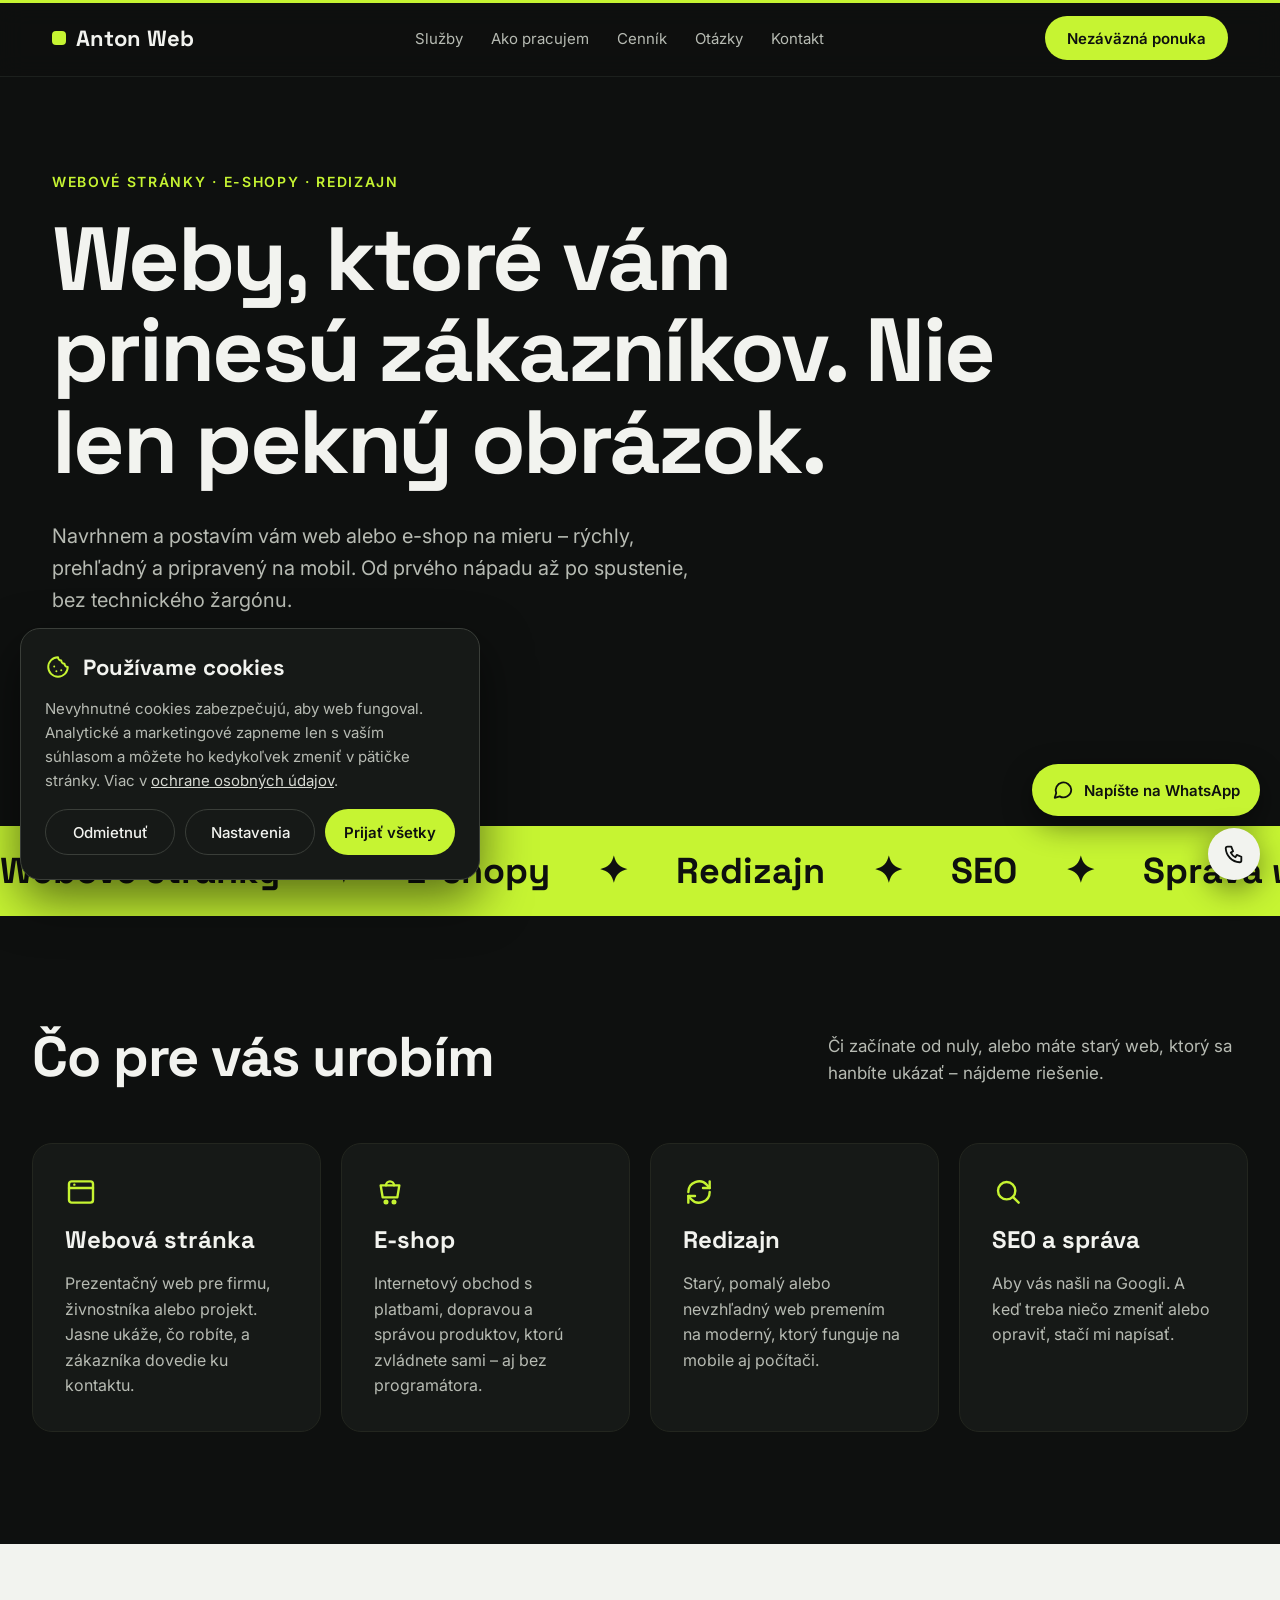
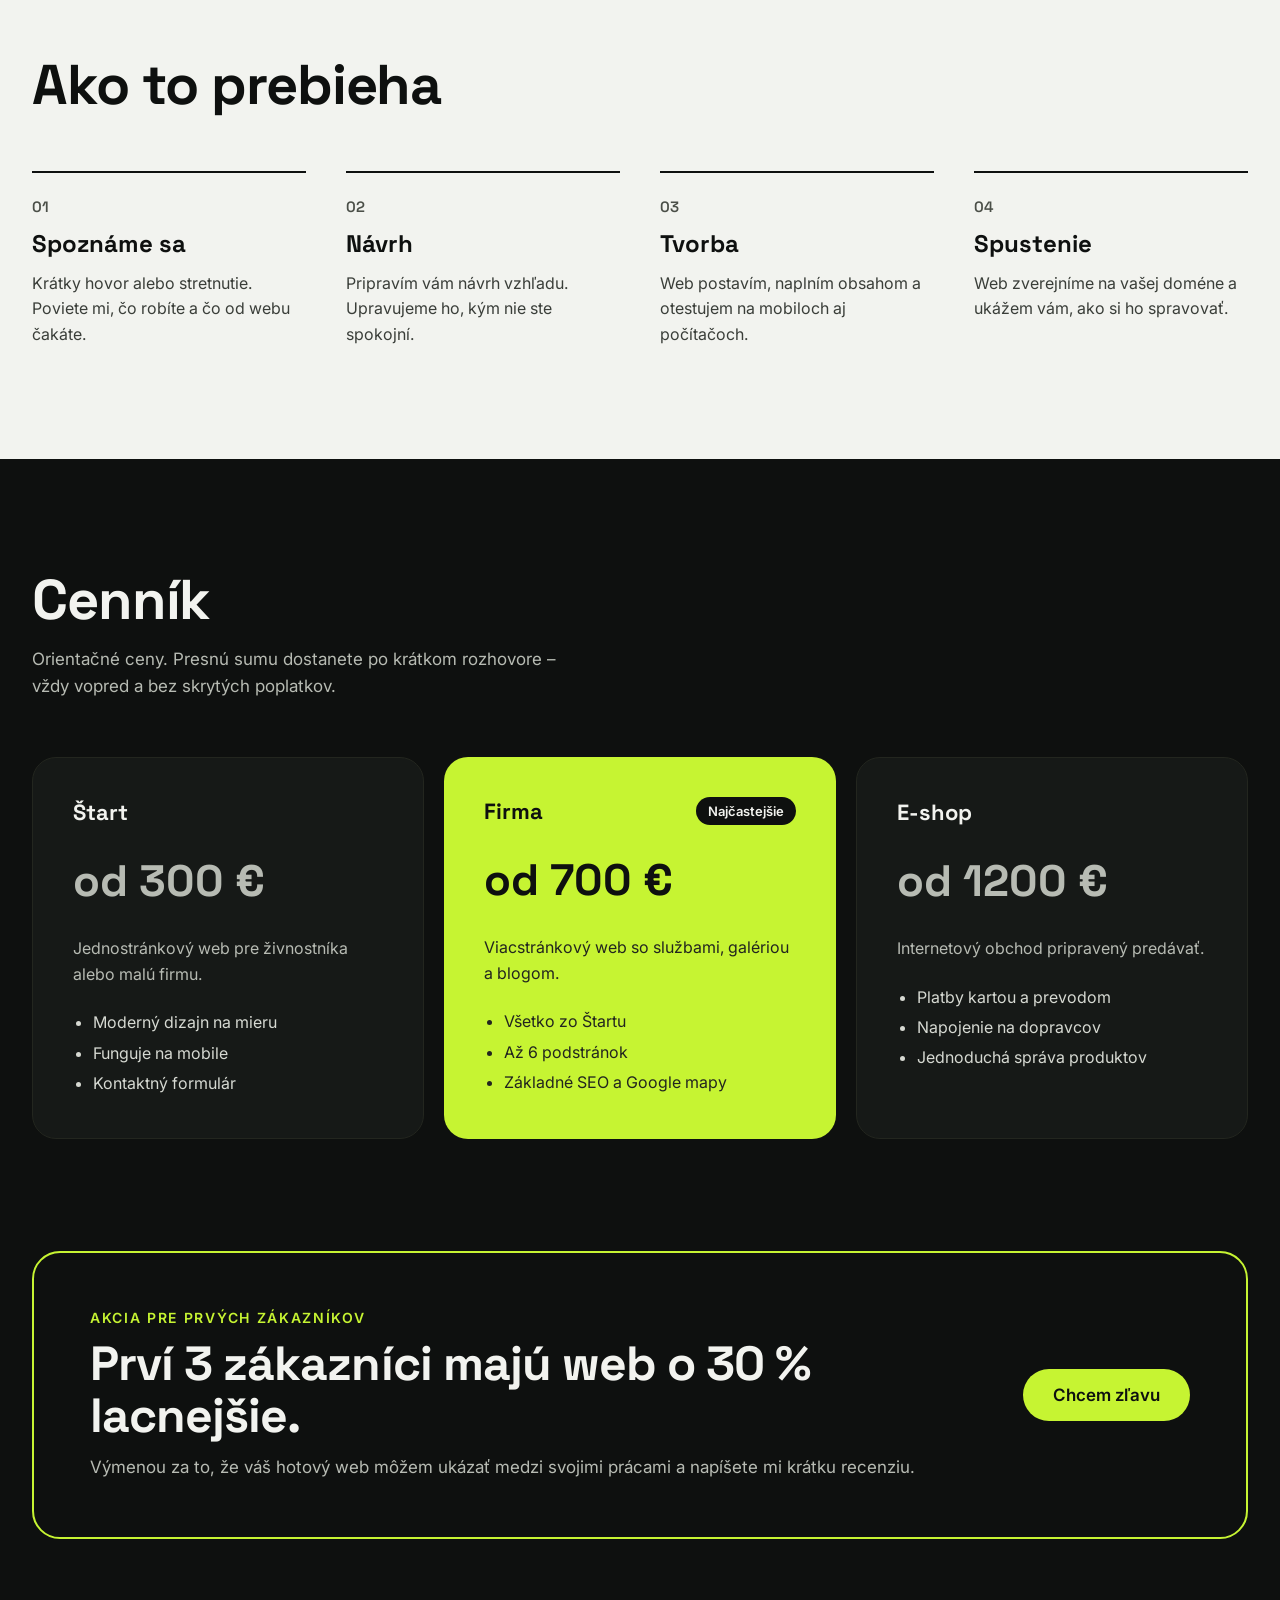
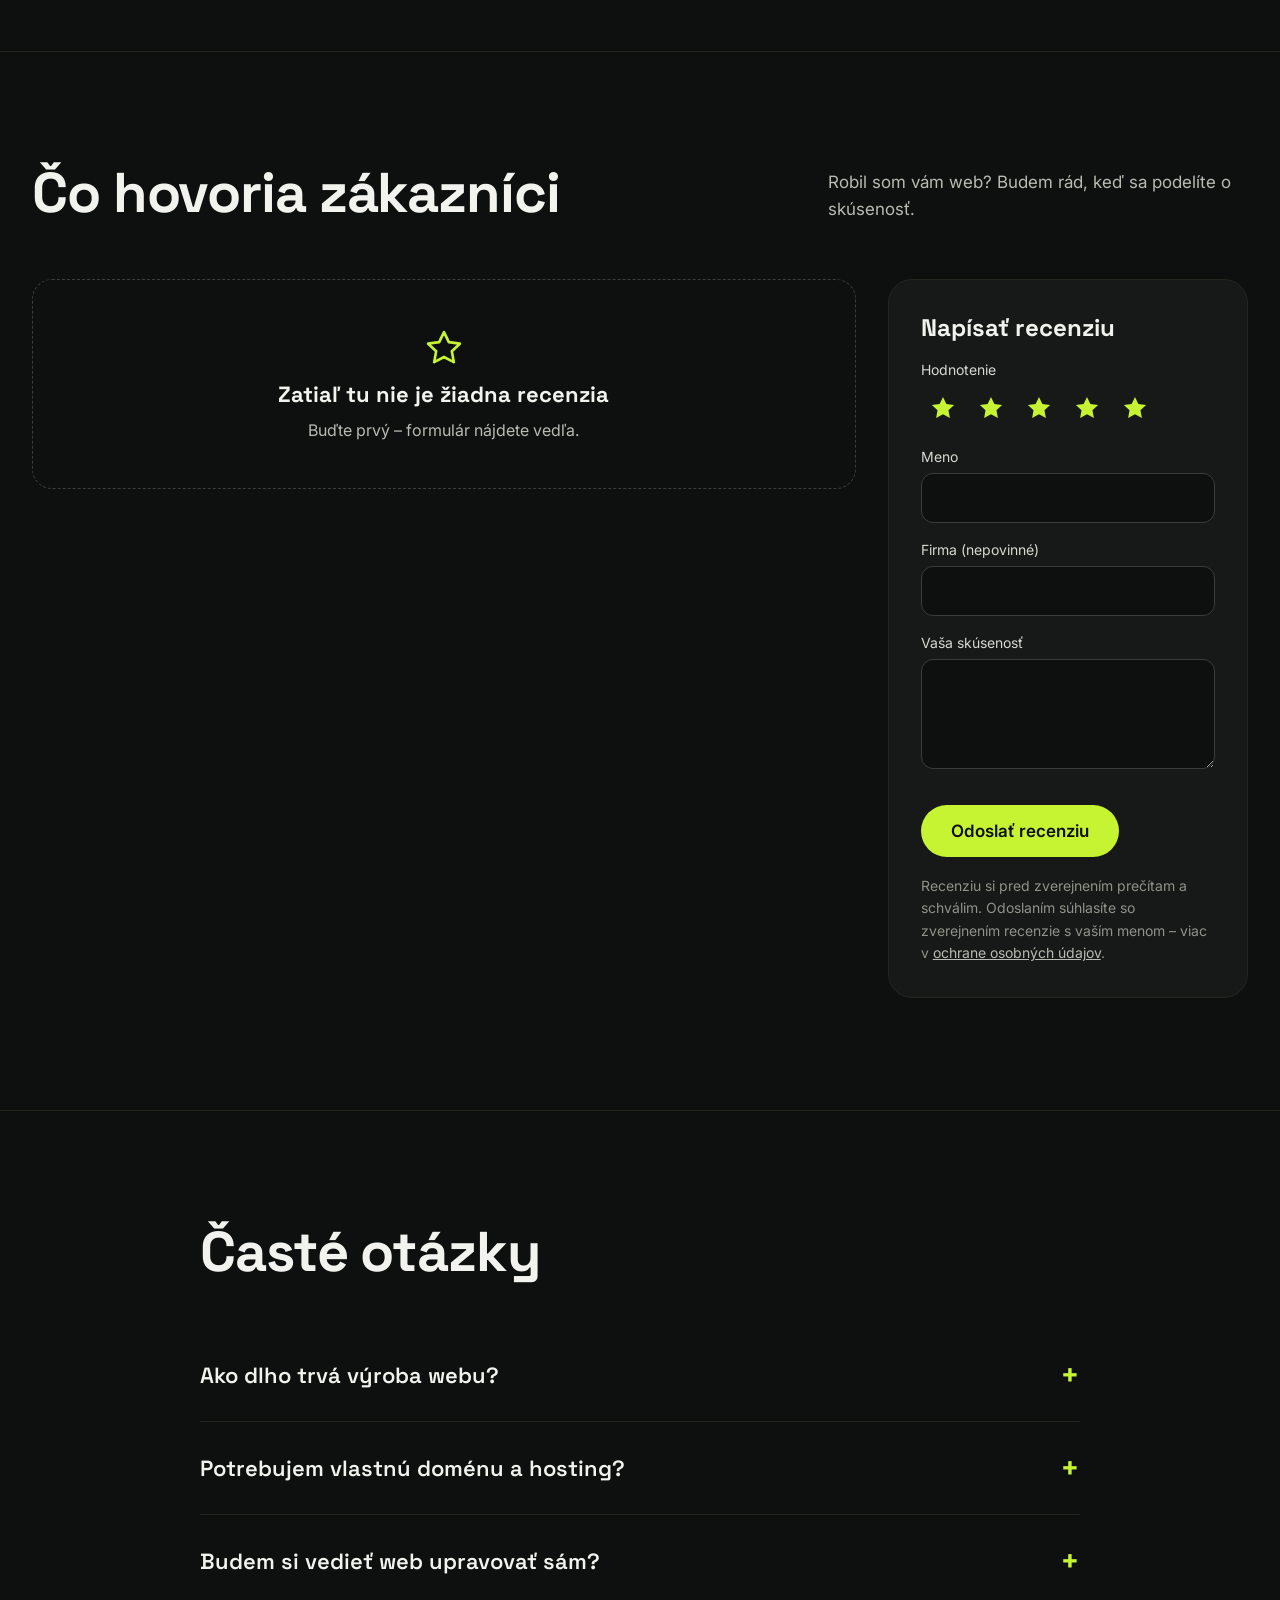
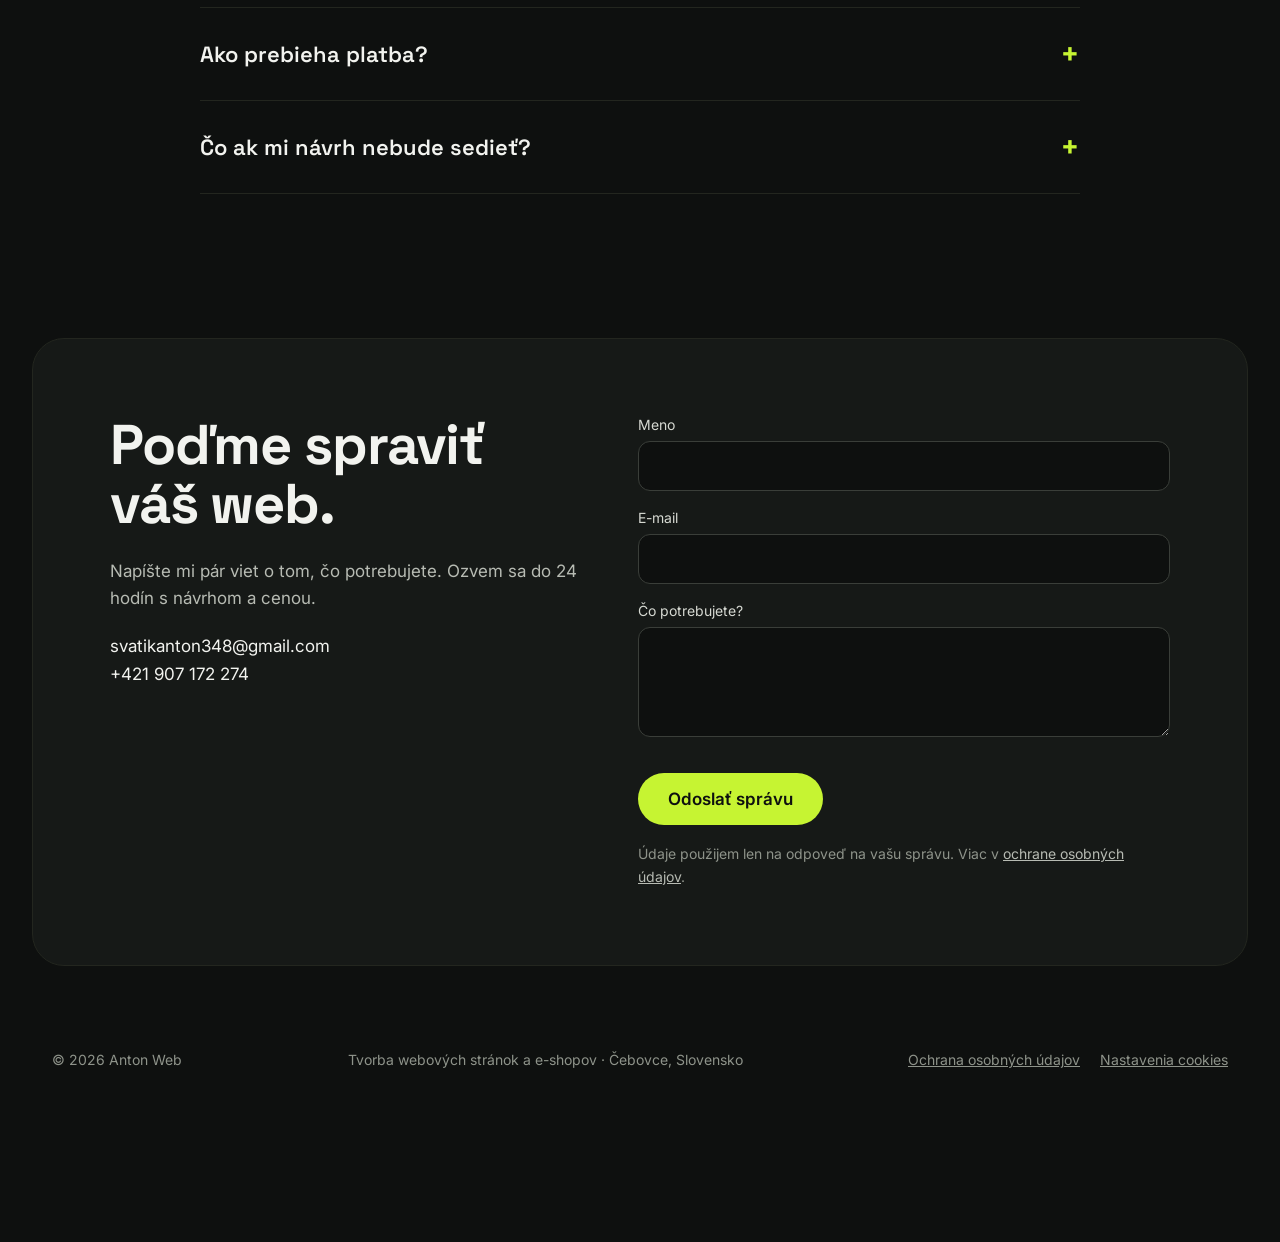
==== index.html @ cdaca9f5 "Web Anton Web: úvodná stránka, ochrana osobných údajov, funkčné formuláre - index.html: služby, post" ====
<!doctype html>
<html lang="sk">
<head>
<meta charset="utf-8">
<meta name="viewport" content="width=device-width, initial-scale=1">
<title>Anton Web – tvorba webových stránok a e-shopov</title>
<meta name="description" content="Navrhnem a postavím vám web alebo e-shop na mieru – rýchly, prehľadný a pripravený na mobil. Čebovce a celé Slovensko.">
<meta property="og:title" content="Anton Web – tvorba webových stránok a e-shopov">
<meta property="og:description" content="Weby, ktoré vám prinesú zákazníkov. Nie len pekný obrázok.">
<meta property="og:type" content="website">
<meta name="theme-color" content="#0E100F">
<link rel="icon" href="data:image/svg+xml,%3Csvg xmlns='http://www.w3.org/2000/svg' viewBox='0 0 32 32'%3E%3Crect width='32' height='32' rx='8' fill='%230E100F'/%3E%3Crect x='9' y='9' width='14' height='14' rx='4' fill='%23C6F432'/%3E%3C/svg%3E">
<link rel="preconnect" href="https://fonts.googleapis.com">
<link rel="preconnect" href="https://fonts.gstatic.com" crossorigin>
<link href="https://fonts.googleapis.com/css2?family=Inter:wght@400;500;600&family=Space+Grotesk:wght@500;600;700&display=swap" rel="stylesheet">
<link rel="stylesheet" href="style.css">
</head>
<body>

<div class="progress" aria-hidden="true"></div>

<!-- HLAVIČKA -->
<header class="header">
  <a href="#top" class="logo"><span></span>Anton Web</a>
  <nav class="nav" aria-label="Hlavné menu">
    <a href="#sluzby">Služby</a>
    <a href="#postup">Ako pracujem</a>
    <a href="#cennik">Cenník</a>
    <a href="#faq">Otázky</a>
    <a href="#kontakt">Kontakt</a>
  </nav>
  <a href="#kontakt" class="btn btn--accent btn--small">Nezáväzná ponuka</a>
</header>

<main>

<!-- ÚVOD -->
<section id="top" class="hero">
  <p class="eyebrow">Webové stránky · E-shopy · Redizajn</p>
  <h1>Weby, ktoré vám prinesú zákazníkov. Nie len pekný obrázok.</h1>
  <p class="hero-text">Navrhnem a postavím vám web alebo e-shop na mieru – rýchly, prehľadný a pripravený na mobil. Od prvého nápadu až po spustenie, bez technického žargónu.</p>
  <div class="actions">
    <a href="#kontakt" class="btn btn--accent">Chcem web</a>
    <a href="#sluzby" class="btn btn--ghost">Pozrieť služby</a>
  </div>
</section>

<!-- BEŽIACI PÁS -->
<div class="marquee">
  <div class="marquee-track">
    <div>
      <span>Webové stránky</span><span aria-hidden="true">✦</span>
      <span>E-shopy</span><span aria-hidden="true">✦</span>
      <span>Redizajn</span><span aria-hidden="true">✦</span>
      <span>SEO</span><span aria-hidden="true">✦</span>
      <span>Správa webu</span><span aria-hidden="true">✦</span>
      <span>Weby pre mobil</span><span aria-hidden="true">✦</span>
    </div>
    <div aria-hidden="true">
      <span>Webové stránky</span><span>✦</span>
      <span>E-shopy</span><span>✦</span>
      <span>Redizajn</span><span>✦</span>
      <span>SEO</span><span>✦</span>
      <span>Správa webu</span><span>✦</span>
      <span>Weby pre mobil</span><span>✦</span>
    </div>
  </div>
</div>

<!-- SLUŽBY -->
<section id="sluzby" class="section">
  <div class="wrap">
    <div class="section-head">
      <h2 class="h2">Čo pre vás urobím</h2>
      <p class="lead">Či začínate od nuly, alebo máte starý web, ktorý sa hanbíte ukázať – nájdeme riešenie.</p>
    </div>
    <div class="grid services">
      <div class="card">
        <svg aria-hidden="true" width="32" height="32" viewBox="0 0 24 24" fill="none" stroke="#C6F432" stroke-width="1.8" stroke-linecap="round" stroke-linejoin="round"><rect x="3" y="4" width="18" height="16" rx="2"/><path d="M3 9h18"/><path d="M7 6.5h.01"/></svg>
        <h3>Webová stránka</h3>
        <p>Prezentačný web pre firmu, živnostníka alebo projekt. Jasne ukáže, čo robíte, a zákazníka dovedie ku kontaktu.</p>
      </div>
      <div class="card">
        <svg aria-hidden="true" width="32" height="32" viewBox="0 0 24 24" fill="none" stroke="#C6F432" stroke-width="1.8" stroke-linecap="round" stroke-linejoin="round"><path d="M5 7h14l-1.5 9h-11z"/><path d="M9 7a3 3 0 0 1 6 0"/><circle cx="9" cy="19.5" r="1"/><circle cx="15" cy="19.5" r="1"/></svg>
        <h3>E-shop</h3>
        <p>Internetový obchod s platbami, dopravou a správou produktov, ktorú zvládnete sami – aj bez programátora.</p>
      </div>
      <div class="card">
        <svg aria-hidden="true" width="32" height="32" viewBox="0 0 24 24" fill="none" stroke="#C6F432" stroke-width="1.8" stroke-linecap="round" stroke-linejoin="round"><path d="M4 12a8 8 0 0 1 14-5.3L20 9"/><path d="M20 4v5h-5"/><path d="M20 12a8 8 0 0 1-14 5.3L4 15"/><path d="M4 20v-5h5"/></svg>
        <h3>Redizajn</h3>
        <p>Starý, pomalý alebo nevzhľadný web premením na moderný, ktorý funguje na mobile aj počítači.</p>
      </div>
      <div class="card">
        <svg aria-hidden="true" width="32" height="32" viewBox="0 0 24 24" fill="none" stroke="#C6F432" stroke-width="1.8" stroke-linecap="round" stroke-linejoin="round"><circle cx="11" cy="11" r="6.5"/><path d="M20 20l-4.2-4.2"/></svg>
        <h3>SEO a správa</h3>
        <p>Aby vás našli na Googli. A keď treba niečo zmeniť alebo opraviť, stačí mi napísať.</p>
      </div>
    </div>
  </div>
</section>

<!-- AKO TO PREBIEHA -->
<section id="postup" class="section process">
  <div class="wrap">
    <h2 class="h2">Ako to prebieha</h2>
    <div class="grid steps">
      <div class="step"><span>01</span><h3>Spoznáme sa</h3><p>Krátky hovor alebo stretnutie. Poviete mi, čo robíte a čo od webu čakáte.</p></div>
      <div class="step"><span>02</span><h3>Návrh</h3><p>Pripravím vám návrh vzhľadu. Upravujeme ho, kým nie ste spokojní.</p></div>
      <div class="step"><span>03</span><h3>Tvorba</h3><p>Web postavím, naplním obsahom a otestujem na mobiloch aj počítačoch.</p></div>
      <div class="step"><span>04</span><h3>Spustenie</h3><p>Web zverejníme na vašej doméne a ukážem vám, ako si ho spravovať.</p></div>
    </div>
  </div>
</section>

<!-- CENNÍK -->
<section id="cennik" class="section">
  <div class="wrap">
    <h2 class="h2" style="margin-bottom: 16px">Cenník</h2>
    <p class="lead" style="max-width: 560px; margin-bottom: 56px">Orientačné ceny. Presnú sumu dostanete po krátkom rozhovore – vždy vopred a bez skrytých poplatkov.</p>
    <div class="grid prices">
      <div class="price">
        <h3>Štart</h3>
        <p class="amount">od 300 €</p>
        <p>Jednostránkový web pre živnostníka alebo malú firmu.</p>
        <ul><li>Moderný dizajn na mieru</li><li>Funguje na mobile</li><li>Kontaktný formulár</li></ul>
      </div>
      <div class="price price--featured">
        <div class="price-top"><h3>Firma</h3><span class="badge">Najčastejšie</span></div>
        <p class="amount">od 700 €</p>
        <p>Viacstránkový web so službami, galériou a blogom.</p>
        <ul><li>Všetko zo Štartu</li><li>Až 6 podstránok</li><li>Základné SEO a Google mapy</li></ul>
      </div>
      <div class="price">
        <h3>E-shop</h3>
        <p class="amount">od 1200 €</p>
        <p>Internetový obchod pripravený predávať.</p>
        <ul><li>Platby kartou a prevodom</li><li>Napojenie na dopravcov</li><li>Jednoduchá správa produktov</li></ul>
      </div>
    </div>
  </div>
</section>

<!-- AKCIA -->
<section id="akcia" style="padding: 0 32px 112px">
  <div class="wrap promo">
    <div>
      <span class="eyebrow">Akcia pre prvých zákazníkov</span>
      <h2>Prví 3 zákazníci majú web o 30 % lacnejšie.</h2>
      <p>Výmenou za to, že váš hotový web môžem ukázať medzi svojimi prácami a napíšete mi krátku recenziu.</p>
    </div>
    <a href="#kontakt" class="btn btn--accent">Chcem zľavu</a>
  </div>
</section>

<!-- RECENZIE -->
<section id="recenzie" class="section section--line">
  <div class="wrap">
    <div class="section-head">
      <h2 class="h2">Čo hovoria zákazníci</h2>
      <p class="lead">Robil som vám web? Budem rád, keď sa podelíte o skúsenosť.</p>
    </div>
    <div class="reviews-layout">
      <div class="reviews-list">
        <div class="empty" id="reviews-empty">
          <svg aria-hidden="true" width="40" height="40" viewBox="0 0 24 24" fill="none" stroke="#C6F432" stroke-width="1.6" stroke-linecap="round" stroke-linejoin="round"><path d="M12 2.5l2.9 6 6.6.9-4.8 4.6 1.2 6.5L12 17.4l-5.9 3.1 1.2-6.5L2.5 9.4l6.6-.9z"/></svg>
          <strong>Zatiaľ tu nie je žiadna recenzia</strong>
          <p>Buďte prvý – formulár nájdete vedľa.</p>
        </div>
        <div class="grid reviews-grid" id="reviews-grid"></div>
      </div>

      <form class="form review-form" id="review-form" aria-label="Napísať recenziu" novalidate>
        <h3>Napísať recenziu</h3>
        <fieldset>
          <legend>Hodnotenie</legend>
          <div class="stars" id="star-picker">
            <button type="button" class="star-btn" data-value="1" aria-label="1 hviezdička"></button>
            <button type="button" class="star-btn" data-value="2" aria-label="2 hviezdičky"></button>
            <button type="button" class="star-btn" data-value="3" aria-label="3 hviezdičky"></button>
            <button type="button" class="star-btn" data-value="4" aria-label="4 hviezdičky"></button>
            <button type="button" class="star-btn" data-value="5" aria-label="5 hviezdičiek"></button>
          </div>
        </fieldset>
        <label>Meno<input type="text" name="meno" maxlength="60" required autocomplete="name"></label>
        <label>Firma (nepovinné)<input type="text" name="firma" maxlength="80" autocomplete="organization"></label>
        <label>Vaša skúsenosť<textarea name="recenzia" rows="4" maxlength="600" required></textarea></label>
        <input type="text" name="_honey" class="hp" tabindex="-1" autocomplete="off" aria-hidden="true">
        <p class="form-status" role="status" aria-live="polite"></p>
        <button type="submit" class="btn btn--accent">Odoslať recenziu</button>
        <p class="note">Recenziu si pred zverejnením prečítam a schválim. Odoslaním súhlasíte so zverejnením recenzie s vaším menom – viac v <a href="ochrana-osobnych-udajov.html">ochrane osobných údajov</a>.</p>
      </form>
    </div>
  </div>
</section>

<!-- ČASTÉ OTÁZKY -->
<section id="faq" class="section section--line">
  <div class="faq-wrap">
    <h2 class="h2">Časté otázky</h2>
    <div class="faq">
      <details>
        <summary>Ako dlho trvá výroba webu?<span class="plus" aria-hidden="true">+</span></summary>
        <p>Jednoduchý web býva hotový približne za 2–4 týždne, väčší web alebo e-shop za 5–7 týždňov. Presný termín vám poviem hneď na začiatku.</p>
      </details>
      <details>
        <summary>Potrebujem vlastnú doménu a hosting?<span class="plus" aria-hidden="true">+</span></summary>
        <p>Áno, ale nemusíte to riešiť sami. Pomôžem vám doménu (napr. vasafirma.sk) aj hosting vybrať a všetko nastavím. Platíte ich priamo poskytovateľovi, takže patria vám.</p>
      </details>
      <details>
        <summary>Budem si vedieť web upravovať sám?<span class="plus" aria-hidden="true">+</span></summary>
        <p>Áno. Texty, fotky či produkty zmeníte cez jednoduchú administráciu a pri odovzdaní vám všetko ukážem. Ak sa vám nechce, zmeny urobím za vás v rámci správy webu.</p>
      </details>
      <details>
        <summary>Ako prebieha platba?<span class="plus" aria-hidden="true">+</span></summary>
        <p>[50 %] zálohy pred začatím práce, zvyšok až po spustení webu, keď ste spokojní. Cenu dostanete vopred a nemení sa.</p>
      </details>
      <details>
        <summary>Čo ak mi návrh nebude sedieť?<span class="plus" aria-hidden="true">+</span></summary>
        <p>Návrh upravujeme spolu, kým nie ste spokojní. V cene sú [2 kolá] úprav, čo na doladenie bohato stačí.</p>
      </details>
    </div>
  </div>
</section>

<!-- KONTAKT -->
<section id="kontakt" class="contact-section">
  <div class="wrap contact">
    <div>
      <h2 class="h2">Poďme spraviť váš web.</h2>
      <p class="lead" style="max-width: none">Napíšte mi pár viet o tom, čo potrebujete. Ozvem sa do 24 hodín s návrhom a cenou.</p>
      <div class="contact-links">
        <a href="mailto:svatikanton348@gmail.com">svatikanton348@gmail.com</a>
        <a href="tel:+421907172274">+421 907 172 274</a>
      </div>
    </div>
    <form class="form" id="contact-form" novalidate>
      <label>Meno<input type="text" name="meno" required autocomplete="name"></label>
      <label>E-mail<input type="email" name="email" required autocomplete="email"></label>
      <label>Čo potrebujete?<textarea name="sprava" rows="4" required></textarea></label>
      <input type="text" name="_honey" class="hp" tabindex="-1" autocomplete="off" aria-hidden="true">
      <p class="form-status" role="status" aria-live="polite"></p>
      <button type="submit" class="btn btn--accent">Odoslať správu</button>
      <p class="note">Údaje použijem len na odpoveď na vašu správu. Viac v <a href="ochrana-osobnych-udajov.html">ochrane osobných údajov</a>.</p>
    </form>
  </div>
</section>

</main>

<!-- PÄTIČKA -->
<footer class="footer">
  <span>© 2026 Anton Web</span>
  <span>Tvorba webových stránok a e-shopov · Čebovce, Slovensko</span>
  <span class="footer-links">
    <a href="ochrana-osobnych-udajov.html">Ochrana osobných údajov</a>
    <button type="button" class="link-btn" data-cookie-open>Nastavenia cookies</button>
  </span>
</footer>

<!-- PLÁVAJÚCE TLAČIDLÁ -->
<div class="fabs">
  <a class="fab fab--wa" href="https://wa.me/421907172274"><svg aria-hidden="true" width="22" height="22" viewBox="0 0 24 24" fill="none" stroke="currentColor" stroke-width="2" stroke-linecap="round" stroke-linejoin="round"><path d="M21 11.5a8.5 8.5 0 0 1-12.6 7.4L3 20.5l1.6-5.2A8.5 8.5 0 1 1 21 11.5z"/></svg>Napíšte na WhatsApp</a>
  <a class="fab fab--call" href="tel:+421907172274" aria-label="Zavolať"><svg aria-hidden="true" width="22" height="22" viewBox="0 0 24 24" fill="none" stroke="currentColor" stroke-width="2" stroke-linecap="round" stroke-linejoin="round"><path d="M5 4h4l2 5-2.5 1.5a11 11 0 0 0 5 5L15 13l5 2v4a2 2 0 0 1-2 2A16 16 0 0 1 3 6a2 2 0 0 1 2-2"/></svg></a>
</div>

<!-- COOKIES LIŠTA (zobrazí ju script.js) -->
<div class="cookie" id="cookie" role="dialog" aria-label="Súhlas s cookies" hidden>
  <div class="cookie-head">
    <svg aria-hidden="true" width="26" height="26" viewBox="0 0 24 24" fill="none" stroke="#C6F432" stroke-width="1.8" stroke-linecap="round" stroke-linejoin="round"><path d="M12 3a9 9 0 1 0 9 9 3 3 0 0 1-3-3 3 3 0 0 1-3-3 3 3 0 0 1-3-3z"/><path d="M8.5 11.5h.01"/><path d="M15 15h.01"/><path d="M10.5 16h.01"/></svg>
    <h2>Používame cookies</h2>
  </div>
  <p>Nevyhnutné cookies zabezpečujú, aby web fungoval. Analytické a marketingové zapneme len s vaším súhlasom a môžete ho kedykoľvek zmeniť v pätičke stránky. Viac v <a href="ochrana-osobnych-udajov.html">ochrane osobných údajov</a>.</p>
  <div class="cookie-options" id="cookie-options" hidden>
    <label class="cookie-option" style="cursor: not-allowed"><input type="checkbox" checked disabled><span><strong>Nevyhnutné</strong><small>Potrebné na fungovanie webu a zapamätanie vášho výberu. Nedajú sa vypnúť.</small></span></label>
    <label class="cookie-option"><input type="checkbox" id="cookie-analytics"><span><strong>Analytické</strong><small>Anonymná štatistika návštevnosti, aby som vedel web zlepšovať.</small></span></label>
    <label class="cookie-option"><input type="checkbox" id="cookie-marketing"><span><strong>Marketingové</strong><small>Meranie účinnosti reklám (napr. na Facebooku alebo Googli).</small></span></label>
  </div>
  <div class="cookie-buttons">
    <button type="button" class="btn btn--ghost" data-cookie="reject">Odmietnuť</button>
    <button type="button" class="btn btn--ghost" data-cookie="settings">Nastavenia</button>
    <button type="button" class="btn btn--ghost" data-cookie="save" hidden>Uložiť výber</button>
    <button type="button" class="btn btn--accent" data-cookie="accept">Prijať všetky</button>
  </div>
</div>

<script src="script.js"></script>
</body>
</html>
---- style.css ----
/* ==========================================================
   Anton Web – spoločné štýly pre všetky stránky
   ========================================================== */

/* --- Farby a písma (zmeníš ich na jednom mieste) --- */
:root {
  --accent: #C6F432;      /* hlavná limetková farba */
  --bg: #0E100F;          /* tmavé pozadie */
  --card: #161917;        /* pozadie kariet */
  --line: #23261F;        /* jemné čiary */
  --line-strong: #3A3E39; /* výraznejšie okraje */
  --text: #F2F3EF;        /* hlavný text */
  --muted: #B7BBB3;       /* sivší text */
  --soft: #D6D9D2;        /* text v kartách */
  --faint: #8E938A;       /* najslabší text */
  --font: Inter, system-ui, sans-serif;
  --font-head: 'Space Grotesk', sans-serif;
}

* { box-sizing: border-box; }
html { scroll-behavior: smooth; }
body { margin: 0; background: var(--bg); color: var(--text); font-family: var(--font); overflow-x: clip; }
a { color: var(--text); }
a:hover { color: #fff; }
section { scroll-margin-top: 84px; }
h1, h2, h3 { font-family: var(--font-head); margin: 0; }
p { margin: 0; }

.wrap { max-width: 1240px; margin: 0 auto; }
.section { padding: 112px 32px; }
.section--line { border-top: 1px solid var(--line); }
.h2 { font-size: clamp(34px, 4.5vw, 56px); letter-spacing: -0.02em; line-height: 1.05; }
.lead { color: var(--muted); font-size: 17px; line-height: 1.6; max-width: 420px; }
.eyebrow { font-size: 14px; letter-spacing: 0.12em; text-transform: uppercase; color: var(--accent); font-weight: 600; }
.section-head { display: flex; flex-wrap: wrap; justify-content: space-between; align-items: flex-end; gap: 24px; margin-bottom: 56px; }
.grid { display: grid; gap: 20px; }

/* --- Tlačidlá --- */
.btn { font: inherit; font-weight: 600; font-size: 17px; padding: 16px 30px; border-radius: 999px; min-height: 52px; display: inline-flex; align-items: center; justify-content: center; text-decoration: none; cursor: pointer; border: 0; }
.btn--accent { background: var(--accent); color: var(--bg); }
.btn--accent:hover { color: var(--bg); filter: brightness(1.05); }
.btn--ghost { background: transparent; color: var(--text); border: 1px solid var(--line-strong); font-weight: 500; }
.btn--small { font-size: 15px; padding: 12px 22px; min-height: 44px; }
.btn:disabled { opacity: .6; cursor: wait; }

/* --- Ukazovateľ skrolovania --- */
.progress { display: none; position: fixed; top: 0; left: 0; right: 0; height: 3px; background: var(--accent); transform-origin: 0 50%; z-index: 40; }

/* --- Hlavička --- */
.header { position: sticky; top: 0; z-index: 20; background: rgba(14, 16, 15, 0.86); backdrop-filter: blur(12px); border-bottom: 1px solid #1C201D; padding: 16px max(32px, calc((100% - 1176px) / 2)); display: flex; flex-wrap: wrap; align-items: center; justify-content: space-between; gap: 16px; }
.logo { font-family: var(--font-head); font-weight: 700; font-size: 22px; text-decoration: none; display: flex; align-items: center; gap: 10px; }
.logo span { width: 14px; height: 14px; border-radius: 4px; background: var(--accent); display: inline-block; }
.nav { display: flex; flex-wrap: wrap; gap: 28px; font-size: 15px; }
.nav a { text-decoration: none; color: var(--muted); transition: color .3s; }
.nav a.active, .nav a:hover { color: var(--accent); }
.back { text-decoration: none; color: var(--muted); font-size: 15px; min-height: 44px; display: inline-flex; align-items: center; gap: 8px; }

/* --- Úvod --- */
.hero { max-width: 1240px; margin: 0 auto; padding: 96px 32px 112px; }
.hero h1 { font-weight: 700; font-size: clamp(44px, 7vw, 92px); line-height: 1.02; letter-spacing: -0.03em; max-width: 1000px; margin-top: 24px; }
.hero .hero-text { margin-top: 32px; font-size: 20px; line-height: 1.6; color: var(--muted); max-width: 640px; }
.hero .actions { display: flex; flex-wrap: wrap; gap: 16px; margin-top: 44px; }

/* --- Bežiaci pás --- */
.marquee { background: var(--accent); color: var(--bg); overflow: hidden; padding: 22px 0; font-family: var(--font-head); font-weight: 700; font-size: clamp(22px, 3vw, 36px); white-space: nowrap; }
.marquee-track { display: flex; width: max-content; animation: marquee 28s linear infinite; }
.marquee-track > div { display: flex; gap: 48px; padding-right: 48px; }
.marquee:hover .marquee-track { animation-play-state: paused; }

/* --- Karty --- */
.card { background: var(--card); border: 1px solid var(--line); border-radius: 20px; padding: 32px; display: flex; flex-direction: column; gap: 16px; }
.card h3 { font-size: 24px; }
.card p { color: var(--muted); line-height: 1.6; font-size: 16px; }
.services { grid-template-columns: repeat(auto-fit, minmax(260px, 1fr)); }

/* --- Ako to prebieha --- */
.process { background: var(--text); color: var(--bg); }
.process .h2 { margin-bottom: 56px; }
.steps { grid-template-columns: repeat(auto-fit, minmax(240px, 1fr)); gap: 40px; }
.step { display: flex; flex-direction: column; gap: 12px; border-top: 2px solid var(--bg); padding-top: 24px; }
.step span { font-family: var(--font-head); font-size: 15px; font-weight: 600; color: #4B4F48; }
.step h3 { font-size: 24px; }
.step p { color: var(--line-strong); line-height: 1.6; }

/* --- Cenník --- */
.prices { grid-template-columns: repeat(auto-fit, minmax(300px, 1fr)); align-items: stretch; }
.price { background: var(--card); border: 1px solid var(--line); border-radius: 24px; padding: 40px; display: flex; flex-direction: column; gap: 20px; }
.price h3 { font-size: 22px; }
.price .amount { font-family: var(--font-head); font-size: 44px; font-weight: 700; }
.price p { color: var(--muted); line-height: 1.6; }
.price ul { margin: 0; padding-left: 20px; color: var(--soft); line-height: 1.9; }
.price--featured { background: var(--accent); color: var(--bg); border: 0; }
.price--featured p, .price--featured ul { color: #22251F; }
.price--featured .amount { color: var(--bg); }
.price-top { display: flex; justify-content: space-between; align-items: center; gap: 12px; }
.badge { font-size: 13px; font-weight: 600; background: var(--bg); color: var(--text); padding: 6px 12px; border-radius: 999px; }

/* --- Akcia --- */
.promo { border: 2px solid var(--accent); border-radius: 28px; padding: clamp(28px, 5vw, 56px); display: flex; flex-wrap: wrap; align-items: center; justify-content: space-between; gap: 32px; }
.promo > div { flex: 1 1 480px; display: flex; flex-direction: column; gap: 12px; }
.promo h2 { font-size: clamp(30px, 4vw, 48px); letter-spacing: -0.02em; line-height: 1.08; }
.promo p { color: var(--muted); font-size: 17px; line-height: 1.6; }

/* --- Formuláre --- */
.form { display: flex; flex-direction: column; gap: 18px; }
.form label { display: flex; flex-direction: column; gap: 8px; font-size: 14px; color: var(--soft); }
.form input, .form textarea { font: inherit; font-size: 16px; background: var(--bg); border: 1px solid var(--line-strong); border-radius: 12px; padding: 14px 16px; color: var(--text); min-height: 48px; }
.form textarea { resize: vertical; }
.form input:focus, .form textarea:focus { outline: 2px solid var(--accent); outline-offset: 1px; border-color: transparent; }
.form .btn { align-self: flex-start; }
.form .note { color: var(--faint); font-size: 14px; line-height: 1.6; }
.form .note a { color: var(--muted); }
.form-status { font-size: 15px; line-height: 1.5; }
.form-status.ok { color: var(--accent); }
.form-status.err { color: #FCA5A5; }
.hp { position: absolute; left: -9999px; width: 1px; height: 1px; overflow: hidden; }

/* --- Recenzie --- */
.reviews-layout { display: flex; flex-wrap: wrap; gap: 32px; align-items: flex-start; }
.reviews-list { flex: 999 1 560px; min-width: 0; display: flex; flex-direction: column; gap: 20px; }
.reviews-grid { grid-template-columns: repeat(auto-fill, minmax(260px, 1fr)); }
.empty { border: 1px dashed var(--line-strong); border-radius: 20px; padding: 48px 32px; display: flex; flex-direction: column; align-items: center; gap: 12px; text-align: center; }
.empty strong { font-family: var(--font-head); font-size: 22px; }
.empty p { color: var(--muted); }
.review { margin: 0; background: var(--card); border: 1px solid var(--line); border-radius: 20px; padding: 28px; display: flex; flex-direction: column; gap: 16px; }
.review blockquote { margin: 0; font-size: 17px; line-height: 1.6; color: var(--soft); white-space: pre-line; overflow-wrap: anywhere; }
.review figcaption { color: var(--faint); font-size: 15px; }
.stars { display: flex; gap: 4px; }
.review-form { flex: 1 1 360px; background: var(--card); border: 1px solid var(--line); border-radius: 24px; padding: 32px; }
.review-form h3 { font-size: 24px; }
.review-form fieldset { border: 0; margin: 0; padding: 0; }
.review-form legend { font-size: 14px; color: var(--soft); padding: 0; margin-bottom: 8px; }
.star-btn { background: transparent; border: 0; padding: 6px; width: 44px; height: 44px; cursor: pointer; display: inline-flex; align-items: center; justify-content: center; }

/* --- Časté otázky --- */
.faq-wrap { max-width: 880px; margin: 0 auto; }
.faq-wrap .h2 { margin-bottom: 48px; }
.faq details { border-bottom: 1px solid var(--line); padding: 24px 0; }
.faq summary { list-style: none; cursor: pointer; display: flex; justify-content: space-between; align-items: center; gap: 24px; font-family: var(--font-head); font-size: 22px; font-weight: 600; min-height: 44px; }
.faq summary::-webkit-details-marker { display: none; }
.faq .plus { color: var(--accent); font-size: 32px; line-height: 1; transition: transform .25s ease; }
.faq details[open] .plus { transform: rotate(45deg); }
.faq details p { margin-top: 16px; color: var(--muted); font-size: 17px; line-height: 1.7; }

/* --- Kontakt --- */
.contact-section { padding: 32px; }
.contact { background: var(--card); border: 1px solid var(--line); border-radius: 32px; padding: clamp(32px, 6vw, 80px); display: flex; flex-wrap: wrap; gap: 56px; }
.contact > div { flex: 1 1 360px; display: flex; flex-direction: column; gap: 24px; }
.contact .form { flex: 1 1 420px; }
.contact-links { display: flex; flex-direction: column; gap: 8px; font-size: 17px; }
.contact-links a { text-decoration: none; }

/* --- Pätička --- */
.footer { max-width: 1240px; margin: 0 auto; padding: 40px 32px 160px; display: flex; flex-wrap: wrap; justify-content: space-between; align-items: center; gap: 16px; color: var(--faint); font-size: 14px; }
.footer a, .link-btn { color: var(--faint); min-height: 44px; display: inline-flex; align-items: center; }
.footer-links { display: flex; flex-wrap: wrap; align-items: center; gap: 20px; }
.link-btn { background: none; border: 0; padding: 0; font: inherit; text-decoration: underline; cursor: pointer; }

/* --- Plávajúce tlačidlá --- */
.fabs { position: fixed; right: 20px; bottom: 20px; z-index: 30; display: flex; flex-direction: column; align-items: flex-end; gap: 12px; }
.fab { text-decoration: none; border-radius: 999px; min-height: 52px; display: inline-flex; align-items: center; justify-content: center; gap: 10px; box-shadow: 0 10px 30px rgba(0, 0, 0, 0.45); transition: transform .2s ease; font-weight: 600; font-size: 15px; }
.fab:hover { transform: translateY(-3px); }
.fab--wa { background: var(--accent); color: var(--bg); padding: 14px 20px; }
.fab--wa:hover { color: var(--bg); }
.fab--call { background: var(--text); color: var(--bg); width: 52px; height: 52px; }

/* --- Cookies lišta --- */
.cookie { position: fixed; left: 20px; bottom: 20px; z-index: 50; width: min(460px, calc(100% - 40px)); max-height: calc(100vh - 40px); overflow-y: auto; background: var(--card); border: 1px solid var(--line-strong); border-radius: 20px; padding: 24px; box-shadow: 0 20px 50px rgba(0, 0, 0, 0.55); display: flex; flex-direction: column; gap: 16px; }
.cookie[hidden], [hidden] { display: none !important; }
.cookie-head { display: flex; align-items: center; gap: 12px; }
.cookie h2 { font-size: 22px; }
.cookie p { color: var(--muted); font-size: 15px; line-height: 1.6; }
.cookie p a { color: var(--soft); }
.cookie-options { display: flex; flex-direction: column; gap: 10px; }
.cookie-option { display: flex; gap: 12px; align-items: flex-start; background: var(--bg); border: 1px solid var(--line); border-radius: 12px; padding: 14px; cursor: pointer; }
.cookie-option input { width: 20px; height: 20px; margin: 2px 0 0; accent-color: var(--accent); }
.cookie-option strong { display: block; font-size: 15px; }
.cookie-option small { color: var(--faint); font-size: 14px; line-height: 1.5; }
.cookie-buttons { display: flex; flex-wrap: wrap; gap: 10px; }
.cookie-buttons .btn { flex: 1 1 120px; font-size: 15px; padding: 12px 18px; min-height: 46px; }

/* --- GDPR stránka --- */
.legal { max-width: 820px; margin: 0 auto; padding: 80px 32px 112px; display: flex; flex-direction: column; gap: 48px; }
.legal h1 { font-size: clamp(36px, 5vw, 60px); letter-spacing: -0.02em; line-height: 1.05; }
.legal h2 { font-size: 28px; }
.legal h3 { font-size: 20px; }
.legal section, .legal .intro { display: flex; flex-direction: column; gap: 14px; }
.legal p, .legal li { color: var(--soft); font-size: 17px; line-height: 1.7; }
.legal .intro p { color: var(--muted); font-size: 18px; }
.legal ul { margin: 0; padding-left: 22px; line-height: 1.9; }
.legal .box { background: var(--card); border: 1px solid var(--line); border-radius: 16px; padding: 24px; display: flex; flex-direction: column; gap: 10px; }
.legal .box p { font-size: 16px; }
.legal .small { color: var(--muted); font-size: 16px; }
.footer--legal { padding-bottom: 56px; border-top: 1px solid #1C201D; }

/* ==========================================================
   Animácie
   ========================================================== */
@keyframes heroUp { from { opacity: 0; transform: translateY(32px); } to { opacity: 1; transform: none; } }
@keyframes marquee { from { transform: translateX(0); } to { transform: translateX(-50%); } }
@keyframes reveal { from { opacity: 0; transform: translateY(48px); } to { opacity: 1; transform: none; } }
@keyframes grow { from { transform: scaleX(0); } to { transform: scaleX(1); } }
@keyframes heroOut { to { opacity: 0; transform: translateY(-90px) scale(.95); } }
@keyframes headIn { from { opacity: 0; transform: translateX(-90px); filter: blur(8px); } to { opacity: 1; transform: none; filter: none; } }
@keyframes cardIn { from { opacity: 0; transform: translateY(90px) scale(.9) rotate(-3deg); } to { opacity: 1; transform: none; } }
@keyframes panelIn { from { clip-path: inset(6% 5% round 48px); } to { clip-path: inset(0 0 round 0); } }
@keyframes stepIn { from { opacity: 0; transform: translateY(70px); } to { opacity: 1; transform: none; } }
@keyframes priceIn { from { opacity: 0; transform: perspective(900px) translateY(120px) rotateX(35deg); } to { opacity: 1; transform: none; } }
@keyframes popIn { from { opacity: 0; transform: scale(.85); } to { opacity: 1; transform: none; } }
@keyframes fromLeft { from { opacity: 0; transform: translateX(-120px); } to { opacity: 1; transform: none; } }
@keyframes fromRight { from { opacity: 0; transform: translateX(120px); } to { opacity: 1; transform: none; } }

/* Úvod sa objaví pri načítaní */
.hero > * { animation: heroUp .9s cubic-bezier(.2, .7, .2, 1) both; }
.hero > *:nth-child(2) { animation-delay: .12s; }
.hero > *:nth-child(3) { animation-delay: .24s; }
.hero > *:nth-child(4) { animation-delay: .36s; }

/* Animácie naviazané na skrolovanie (Chrome, Edge, Safari) */
@supports (animation-timeline: view()) {
  .progress { display: block; animation: grow linear both; animation-timeline: scroll(root); }
  .hero { animation: heroOut linear both; animation-timeline: view(); animation-range: exit 0% exit 100%; }
  .section .h2 { animation: headIn linear both; animation-timeline: view(); animation-range: entry 0% cover 30%; }

  .services > *, .steps > * { animation: cardIn linear both; animation-timeline: view(); animation-range: entry 0% cover 30%; }
  .steps > * { animation-name: stepIn; }
  .services > *:nth-child(2), .steps > *:nth-child(2) { animation-range: entry 15% cover 35%; }
  .services > *:nth-child(3), .steps > *:nth-child(3) { animation-range: entry 30% cover 40%; }
  .services > *:nth-child(4), .steps > *:nth-child(4) { animation-range: entry 45% cover 45%; }

  .process { animation: panelIn linear both; animation-timeline: view(); animation-range: entry 0% cover 35%; }

  .prices > * { animation: priceIn linear both; animation-timeline: view(); animation-range: entry 0% cover 35%; }
  .prices > *:nth-child(2) { animation-range: entry 20% cover 42%; }
  .prices > *:nth-child(3) { animation-range: entry 40% cover 50%; }

  .promo, .contact { animation: popIn linear both; animation-timeline: view(); animation-range: entry 0% cover 30%; }
  .review:nth-child(odd) { animation: fromLeft linear both; animation-timeline: view(); animation-range: entry 0% cover 35%; }
  .review:nth-child(even) { animation: fromRight linear both; animation-timeline: view(); animation-range: entry 0% cover 35%; }
  .faq details { animation: reveal linear both; animation-timeline: view(); animation-range: entry 0% entry 70%; }
}

/* Kto má v systéme vypnuté animácie, nič sa nehýbe */
@media (prefers-reduced-motion: reduce) {
  html { scroll-behavior: auto; }
  * { animation: none !important; }
  .progress { display: none; }
}
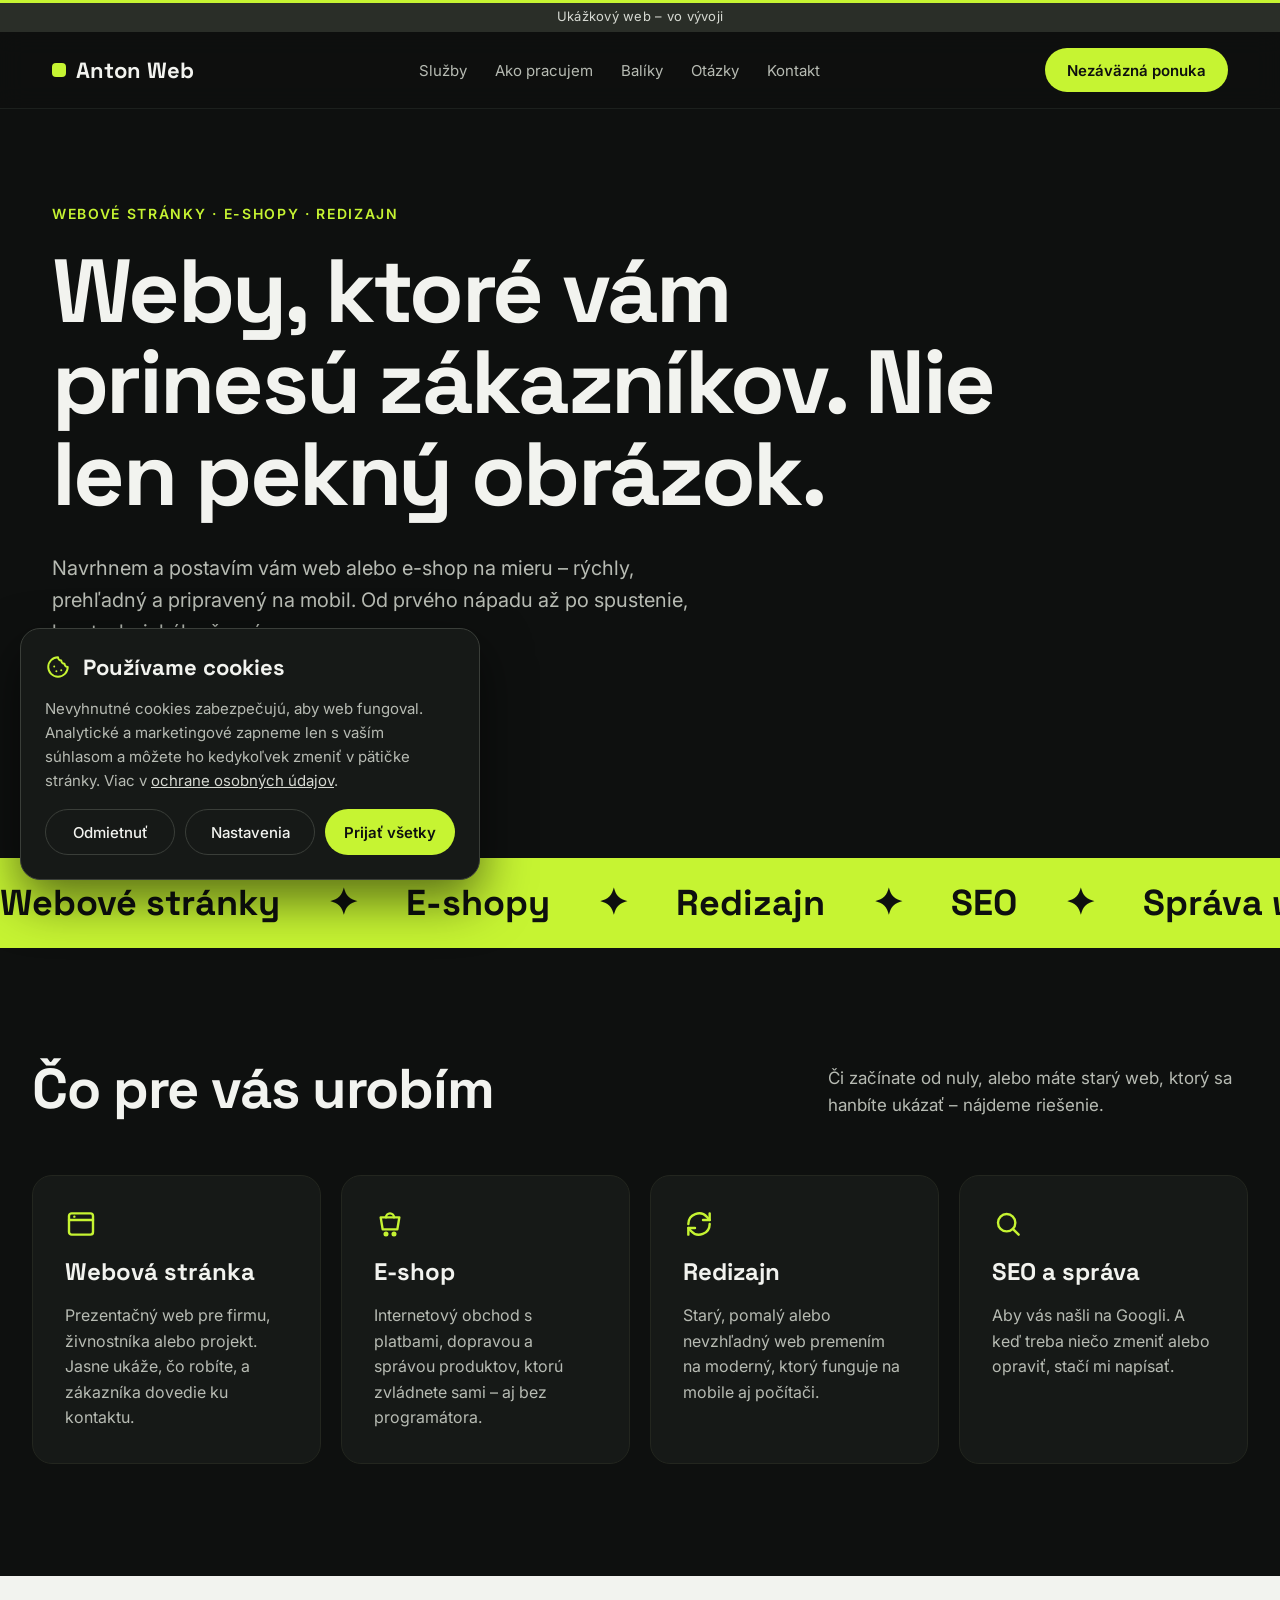
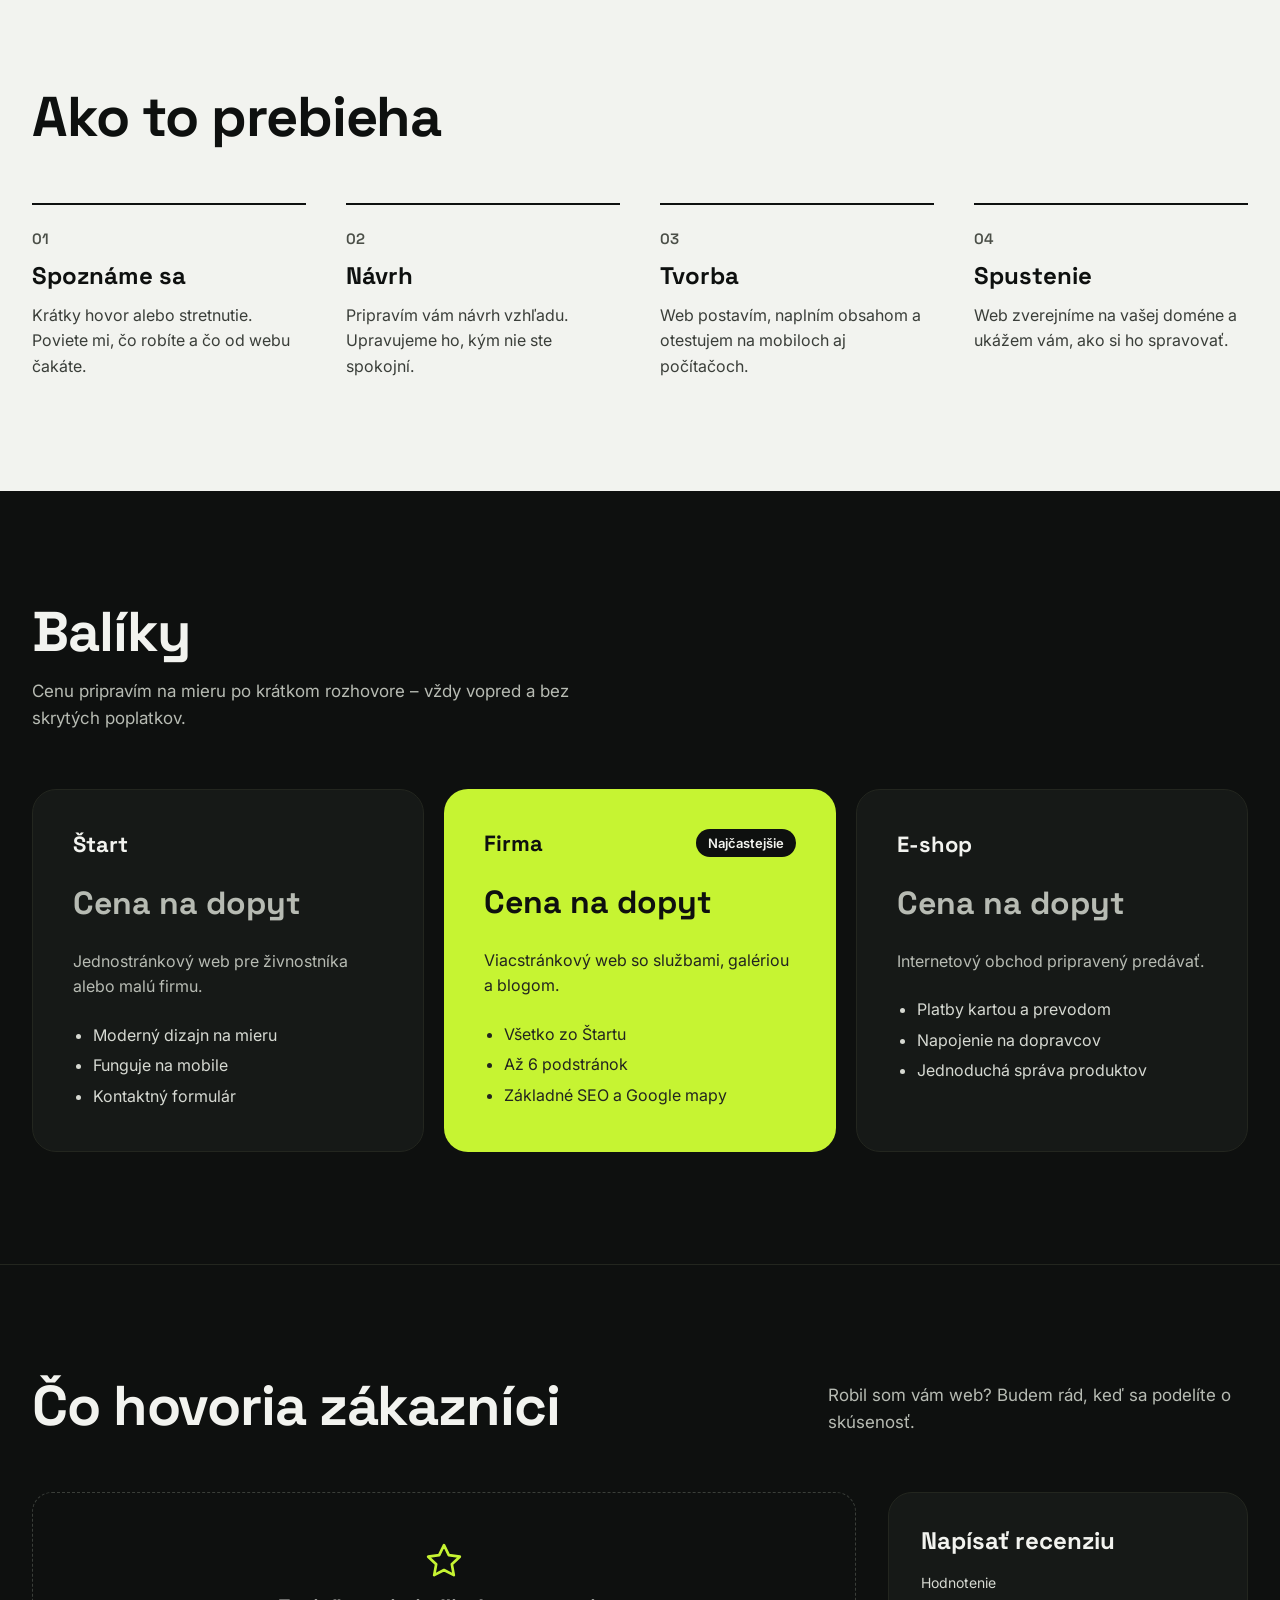
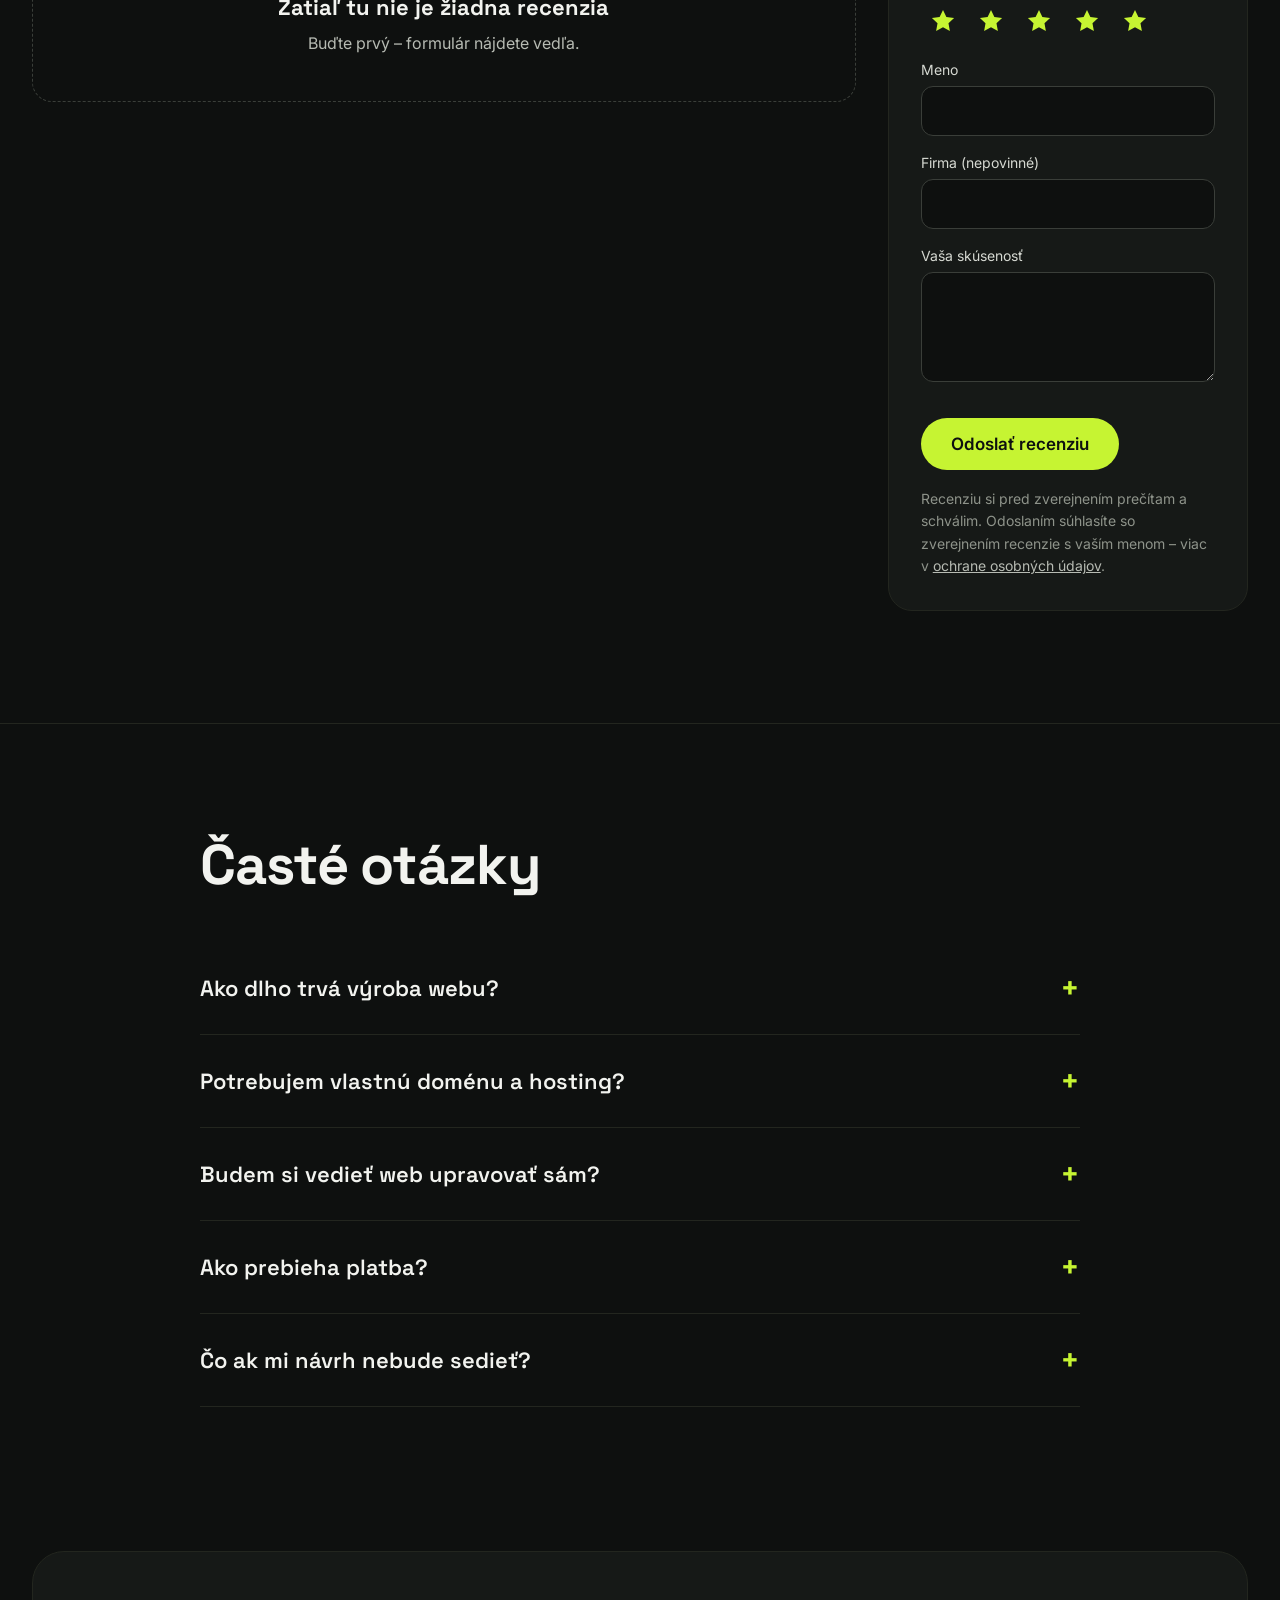
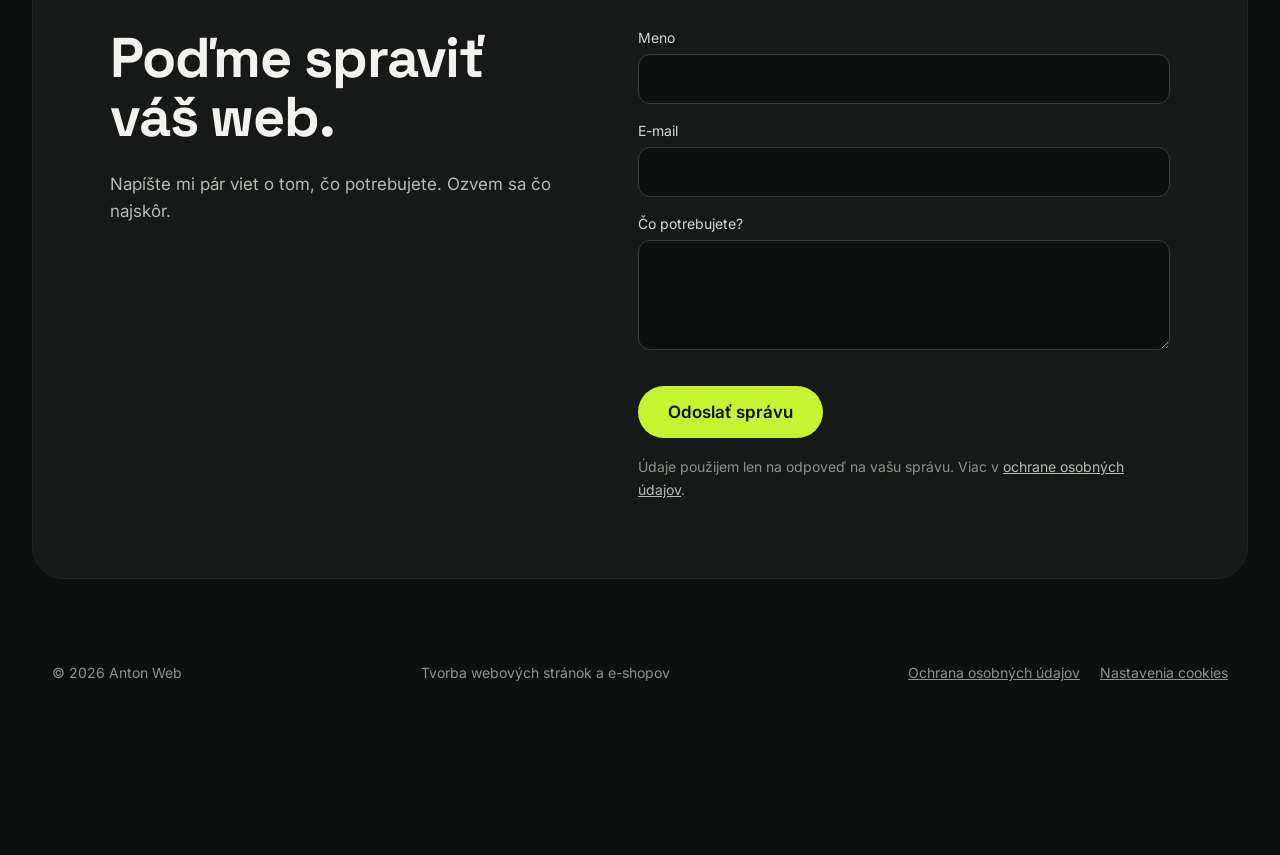
==== commit fabeaa77: "Cvičný režim: bez osobných údajov a cien, noindex, pásik Ukážkový web Co-Authored-By: Claude Opus 5." ====
--- a/index.html
+++ b/index.html
@@ -3,8 +3,9 @@
 <head>
 <meta charset="utf-8">
 <meta name="viewport" content="width=device-width, initial-scale=1">
+<meta name="robots" content="noindex, nofollow">
 <title>Anton Web – tvorba webových stránok a e-shopov</title>
-<meta name="description" content="Navrhnem a postavím vám web alebo e-shop na mieru – rýchly, prehľadný a pripravený na mobil. Čebovce a celé Slovensko.">
+<meta name="description" content="Navrhnem a postavím vám web alebo e-shop na mieru – rýchly, prehľadný a pripravený na mobil. ">
 <meta property="og:title" content="Anton Web – tvorba webových stránok a e-shopov">
 <meta property="og:description" content="Weby, ktoré vám prinesú zákazníkov. Nie len pekný obrázok.">
 <meta property="og:type" content="website">
@@ -19,13 +20,15 @@
 
 <div class="progress" aria-hidden="true"></div>
 
+<div class="demo-bar">Ukážkový web – vo vývoji</div>
+
 <!-- HLAVIČKA -->
 <header class="header">
   <a href="#top" class="logo"><span></span>Anton Web</a>
   <nav class="nav" aria-label="Hlavné menu">
     <a href="#sluzby">Služby</a>
     <a href="#postup">Ako pracujem</a>
-    <a href="#cennik">Cenník</a>
+    <a href="#cennik">Balíky</a>
     <a href="#faq">Otázky</a>
     <a href="#kontakt">Kontakt</a>
   </nav>
@@ -115,40 +118,28 @@
 <!-- CENNÍK -->
 <section id="cennik" class="section">
   <div class="wrap">
-    <h2 class="h2" style="margin-bottom: 16px">Cenník</h2>
-    <p class="lead" style="max-width: 560px; margin-bottom: 56px">Orientačné ceny. Presnú sumu dostanete po krátkom rozhovore – vždy vopred a bez skrytých poplatkov.</p>
+    <h2 class="h2" style="margin-bottom: 16px">Balíky</h2>
+    <p class="lead" style="max-width: 560px; margin-bottom: 56px">Cenu pripravím na mieru po krátkom rozhovore – vždy vopred a bez skrytých poplatkov.</p>
     <div class="grid prices">
       <div class="price">
         <h3>Štart</h3>
-        <p class="amount">od 300 €</p>
+        <p class="amount">Cena na dopyt</p>
         <p>Jednostránkový web pre živnostníka alebo malú firmu.</p>
         <ul><li>Moderný dizajn na mieru</li><li>Funguje na mobile</li><li>Kontaktný formulár</li></ul>
       </div>
       <div class="price price--featured">
         <div class="price-top"><h3>Firma</h3><span class="badge">Najčastejšie</span></div>
-        <p class="amount">od 700 €</p>
+        <p class="amount">Cena na dopyt</p>
         <p>Viacstránkový web so službami, galériou a blogom.</p>
         <ul><li>Všetko zo Štartu</li><li>Až 6 podstránok</li><li>Základné SEO a Google mapy</li></ul>
       </div>
       <div class="price">
         <h3>E-shop</h3>
-        <p class="amount">od 1200 €</p>
+        <p class="amount">Cena na dopyt</p>
         <p>Internetový obchod pripravený predávať.</p>
         <ul><li>Platby kartou a prevodom</li><li>Napojenie na dopravcov</li><li>Jednoduchá správa produktov</li></ul>
       </div>
     </div>
-  </div>
-</section>
-
-<!-- AKCIA -->
-<section id="akcia" style="padding: 0 32px 112px">
-  <div class="wrap promo">
-    <div>
-      <span class="eyebrow">Akcia pre prvých zákazníkov</span>
-      <h2>Prví 3 zákazníci majú web o 30 % lacnejšie.</h2>
-      <p>Výmenou za to, že váš hotový web môžem ukázať medzi svojimi prácami a napíšete mi krátku recenziu.</p>
-    </div>
-    <a href="#kontakt" class="btn btn--accent">Chcem zľavu</a>
   </div>
 </section>
 
@@ -184,7 +175,7 @@
         <label>Meno<input type="text" name="meno" maxlength="60" required autocomplete="name"></label>
         <label>Firma (nepovinné)<input type="text" name="firma" maxlength="80" autocomplete="organization"></label>
         <label>Vaša skúsenosť<textarea name="recenzia" rows="4" maxlength="600" required></textarea></label>
-        <input type="text" name="_honey" class="hp" tabindex="-1" autocomplete="off" aria-hidden="true">
+        <input type="checkbox" name="botcheck" class="hp" tabindex="-1" autocomplete="off" aria-hidden="true">
         <p class="form-status" role="status" aria-live="polite"></p>
         <button type="submit" class="btn btn--accent">Odoslať recenziu</button>
         <p class="note">Recenziu si pred zverejnením prečítam a schválim. Odoslaním súhlasíte so zverejnením recenzie s vaším menom – viac v <a href="ochrana-osobnych-udajov.html">ochrane osobných údajov</a>.</p>
@@ -227,17 +218,13 @@
   <div class="wrap contact">
     <div>
       <h2 class="h2">Poďme spraviť váš web.</h2>
-      <p class="lead" style="max-width: none">Napíšte mi pár viet o tom, čo potrebujete. Ozvem sa do 24 hodín s návrhom a cenou.</p>
-      <div class="contact-links">
-        <a href="mailto:svatikanton348@gmail.com">svatikanton348@gmail.com</a>
-        <a href="tel:+421907172274">+421 907 172 274</a>
-      </div>
+      <p class="lead" style="max-width: none">Napíšte mi pár viet o tom, čo potrebujete. Ozvem sa čo najskôr.</p>
     </div>
     <form class="form" id="contact-form" novalidate>
       <label>Meno<input type="text" name="meno" required autocomplete="name"></label>
       <label>E-mail<input type="email" name="email" required autocomplete="email"></label>
       <label>Čo potrebujete?<textarea name="sprava" rows="4" required></textarea></label>
-      <input type="text" name="_honey" class="hp" tabindex="-1" autocomplete="off" aria-hidden="true">
+      <input type="checkbox" name="botcheck" class="hp" tabindex="-1" autocomplete="off" aria-hidden="true">
       <p class="form-status" role="status" aria-live="polite"></p>
       <button type="submit" class="btn btn--accent">Odoslať správu</button>
       <p class="note">Údaje použijem len na odpoveď na vašu správu. Viac v <a href="ochrana-osobnych-udajov.html">ochrane osobných údajov</a>.</p>
@@ -250,19 +237,13 @@
 <!-- PÄTIČKA -->
 <footer class="footer">
   <span>© 2026 Anton Web</span>
-  <span>Tvorba webových stránok a e-shopov · Čebovce, Slovensko</span>
+  <span>Tvorba webových stránok a e-shopov</span>
   <span class="footer-links">
     <a href="ochrana-osobnych-udajov.html">Ochrana osobných údajov</a>
     <button type="button" class="link-btn" data-cookie-open>Nastavenia cookies</button>
   </span>
 </footer>
 
-<!-- PLÁVAJÚCE TLAČIDLÁ -->
-<div class="fabs">
-  <a class="fab fab--wa" href="https://wa.me/421907172274"><svg aria-hidden="true" width="22" height="22" viewBox="0 0 24 24" fill="none" stroke="currentColor" stroke-width="2" stroke-linecap="round" stroke-linejoin="round"><path d="M21 11.5a8.5 8.5 0 0 1-12.6 7.4L3 20.5l1.6-5.2A8.5 8.5 0 1 1 21 11.5z"/></svg>Napíšte na WhatsApp</a>
-  <a class="fab fab--call" href="tel:+421907172274" aria-label="Zavolať"><svg aria-hidden="true" width="22" height="22" viewBox="0 0 24 24" fill="none" stroke="currentColor" stroke-width="2" stroke-linecap="round" stroke-linejoin="round"><path d="M5 4h4l2 5-2.5 1.5a11 11 0 0 0 5 5L15 13l5 2v4a2 2 0 0 1-2 2A16 16 0 0 1 3 6a2 2 0 0 1 2-2"/></svg></a>
-</div>
-
 <!-- COOKIES LIŠTA (zobrazí ju script.js) -->
 <div class="cookie" id="cookie" role="dialog" aria-label="Súhlas s cookies" hidden>
   <div class="cookie-head">
@@ -283,6 +264,6 @@
   </div>
 </div>
 
-<script src="script.js"></script>
+<script src="script.js?v=4"></script>
 </body>
 </html>
--- a/style.css
+++ b/style.css
@@ -43,6 +43,9 @@
 .btn--small { font-size: 15px; padding: 12px 22px; min-height: 44px; }
 .btn:disabled { opacity: .6; cursor: wait; }
 
+/* --- Pásik „ukážkový web“ --- */
+.demo-bar { background: #2A2E28; color: var(--soft); text-align: center; font-size: 13px; padding: 8px 16px; letter-spacing: .02em; }
+
 /* --- Ukazovateľ skrolovania --- */
 .progress { display: none; position: fixed; top: 0; left: 0; right: 0; height: 3px; background: var(--accent); transform-origin: 0 50%; z-index: 40; }
 
@@ -86,7 +89,7 @@
 .prices { grid-template-columns: repeat(auto-fit, minmax(300px, 1fr)); align-items: stretch; }
 .price { background: var(--card); border: 1px solid var(--line); border-radius: 24px; padding: 40px; display: flex; flex-direction: column; gap: 20px; }
 .price h3 { font-size: 22px; }
-.price .amount { font-family: var(--font-head); font-size: 44px; font-weight: 700; }
+.price .amount { font-family: var(--font-head); font-size: 32px; font-weight: 700; }
 .price p { color: var(--muted); line-height: 1.6; }
 .price ul { margin: 0; padding-left: 20px; color: var(--soft); line-height: 1.9; }
 .price--featured { background: var(--accent); color: var(--bg); border: 0; }
